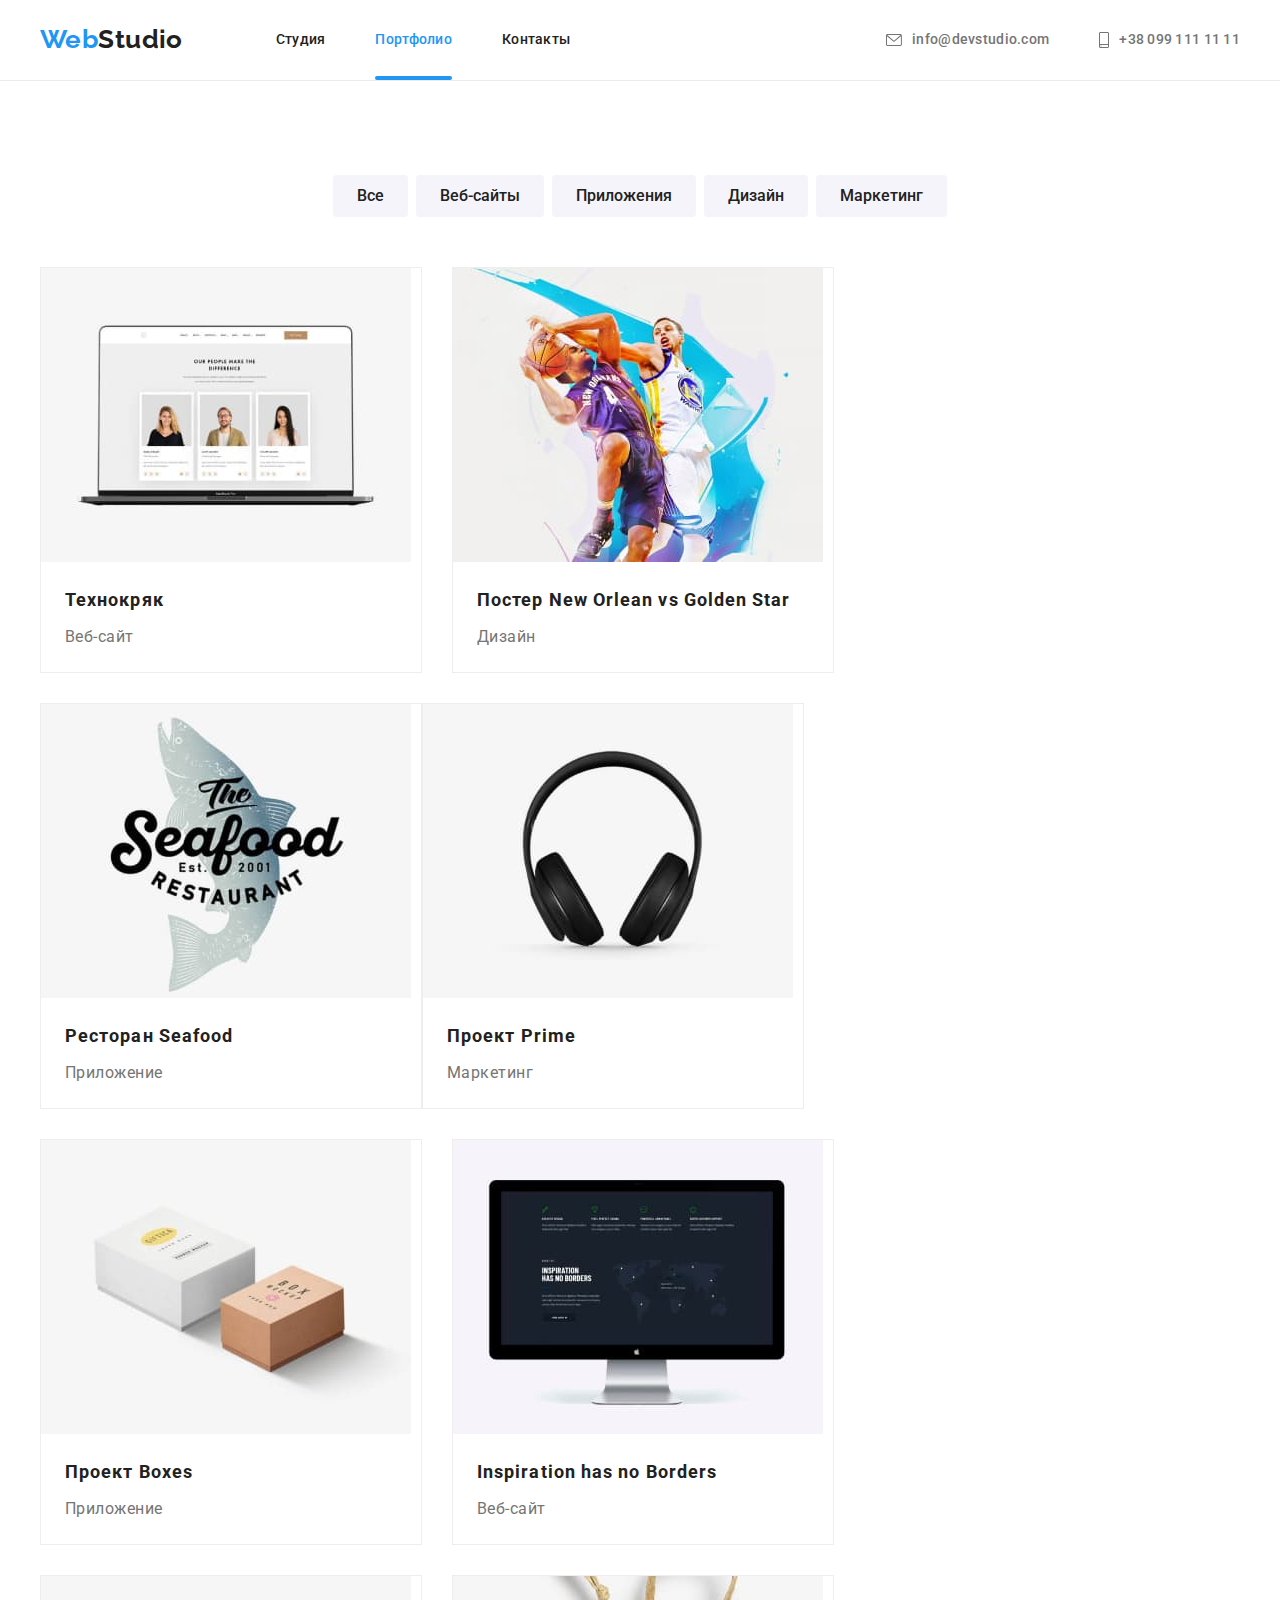
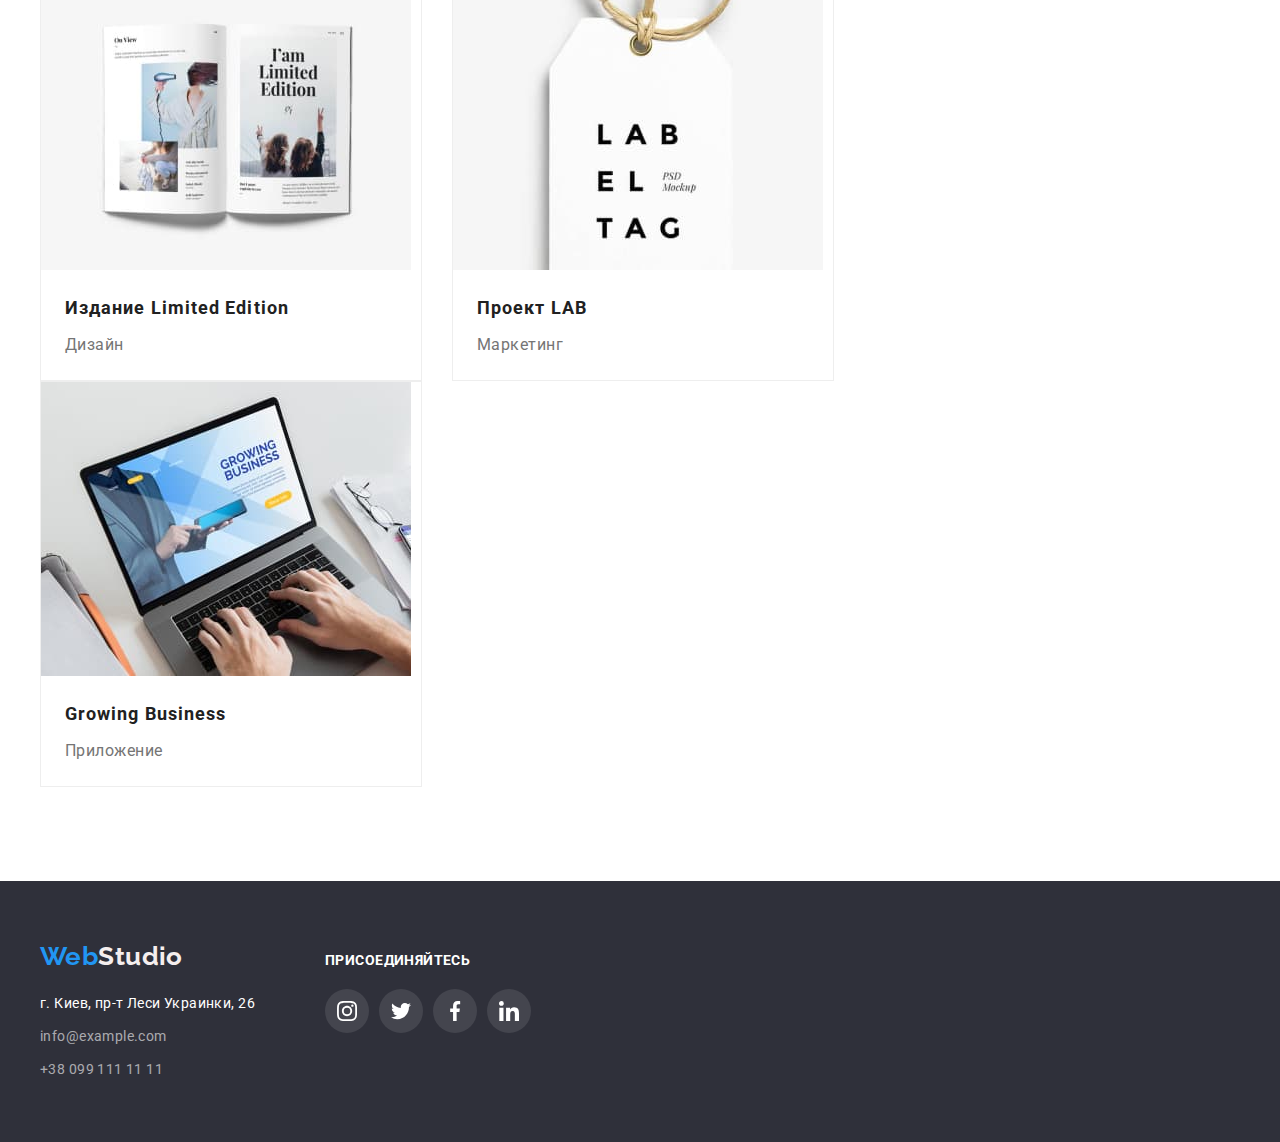
==== portfolio.html @ ad22a669 "www" ====
<!DOCTYPE html>
<html lang="ru">
<head>
    <meta charset="UTF-8">
    <meta http-equiv="X-UA-Compatible" content="IE=edge">
    <meta name="viewport" content="width=device-width, initial-scale=1.0">
    <title>Document</title>
    <link rel="preconnect" href="https://fonts.googleapis.com">
    <link rel="preconnect" href="https://fonts.gstatic.com" crossorigin>
    <link
        href="https://fonts.googleapis.com/css2?family=Raleway:wght@700&family=Roboto:wght@400;500;700;900&display=swap"
        rel="stylesheet">
    <link rel="stylesheet" href="https://cdnjs.cloudflare.com/ajax/libs/modern-normalize/1.1.0/modern-normalize.min.css"
        integrity="sha512-wpPYUAdjBVSE4KJnH1VR1HeZfpl1ub8YT/NKx4PuQ5NmX2tKuGu6U/JRp5y+Y8XG2tV+wKQpNHVUX03MfMFn9Q=="
        crossorigin="anonymous" referrerpolicy="no-referrer" />
    <link rel="stylesheet" href="./css/styles.css">
</head>
<body>
    <header class="page-header">
        <div class="container container-header">
            <nav class="nav">
                <a href="" class="logo"><span class="logo-two">Web</span>Studio</a>
    
                <ul class="site-nav">
                    <li class="item"><a href="./index.html" class="link ">Студия</a></li>
                    <li class="item"><a href="./portfolio.html" class="link current">Портфолио</a></li>
                    <li class="item"><a href="" class="link">Контакты</a></li>
                </ul>
            </nav>
            <ul class="auth-nav">
                <li class="item item-icon"><a href="" class="auth-nav1"><svg class="hover-icon hover-icon-one">
                            <use href="./images/sprite.svg#icon-hover1"></use>
                        </svg>info@devstudio.com</a></li>
                <li class="item"><a href="tel:+380991111111" class="auth-nav1"><svg class="hover-icon ">
                            <use href="./images/sprite.svg#icon-hover2"></use>
                        </svg>+38 099 111 11 11</a></li>
            </ul>
        </div>
    </header>
<main>
    <section class="section">
        <div class="container">
        <h1 class="title-portfolio">Примеры робот</h1>
        <ul class="button-portfolio">
    <li class="button-portfolio-title">
        <button type="button" class="button-filter">Все </button>
    </li>
    <li class="button-portfolio-title">
        <button type="button" class="button-filter">Веб-сайты </button>
    </li>
    <li class="button-portfolio-title">
        <button type="button" class="button-filter">Приложения </button>
    </li>
    <li class="button-portfolio-title">
        <button type="button" class="button-filter">Дизайн </button>
    </li>
    <li class="button-portfolio-title">
        <button type="button" class="button-filter">Маркетинг </button>
    </li>
</ul>
   <ul class="filter">
    <li class="filter-element"> 
        <a class="filter-element-hover" href="" >
            <div class="filter-images">
        <img src="./images/img1s2.jpg" alt="img1">
        <p class="filter-title">Технокряк это современная
            площадка распространения коронавируса. Компании
            используют эту платформу для цифрового шпионажа
            и атак на защищённые сервера конкурентов.
        </p>
        </div>
        <div class="filter-box">
        <h2 class="title-filter">Технокряк</h2>
        <p class="filter-item">Веб-сайт</p>
        </div>
    </a>
    </li>
    
<li class="filter-element"> 
    <a class="filter-element-hover" href="">
    <div class="filter-images">
        <img src="./images/img2s2.jpg" alt="img2">
        <p class="filter-title">Технокряк это современная 
            площадка распространения коронавируса. Компании 
            используют эту платформу для цифрового шпионажа 
            и атак на защищённые сервера конкурентов.
        </p>
        </div>
    <div class="filter-box">
    <h2 class="title-filter">Постер New Orlean vs Golden Star</h2>
    <p class="filter-item">Дизайн</p>
    </div>
    </a>
</li>
<li class="filter-element"> 
    <a class="filter-element-hover" href="">
        <div class="filter-images">
    <img src="./images/img3s2.jpg" alt="img3">
    <p class="filter-title">Технокряк это современная
        площадка распространения коронавируса. Компании
        используют эту платформу для цифрового шпионажа
        и атак на защищённые сервера конкурентов.
    </p>
    </div>
    <div class="filter-box"> 
    <h2 class="title-filter">Ресторан Seafood</h2>
    <p class="filter-item">Приложение</p> 
    </div>
    </a>
</li>
    <li class="filter-element"> 
    <a class="filter-element-hover" href="">
        <div class="filter-images">
    <img src="./images/img4s2.jpg" alt="img4">
    <p class="filter-title">Технокряк это современная
        площадка распространения коронавируса. Компании
        используют эту платформу для цифрового шпионажа
        и атак на защищённые сервера конкурентов.
    </p>
    </div>
    <div class="filter-box"> 
    <h2 class="title-filter">Проект Prime</h2>
    <p class="filter-item">Маркетинг</p>
    </div>
    </a>
</li>
    <li class="filter-element"> 
    <a class="filter-element-hover" href="">
        <div class="filter-images">
    <img src="./images/img5s2.jpg" alt="img5">
    <p class="filter-title">Технокряк это современная
        площадка распространения коронавируса. Компании
        используют эту платформу для цифрового шпионажа
        и атак на защищённые сервера конкурентов.
    </p>
    </div>
    <div class="filter-box"> 
    <h2 class="title-filter">Проект Boxes</h2>
    <p class="filter-item">Приложение</p>
    </div>
    </a>
</li>
    <li class="filter-element"> 
    <a class="filter-element-hover" href="">
        <div class="filter-images">
    <img src="./images/img6s2.jpg" alt="img6">
    <p class="filter-title">Технокряк это современная
        площадка распространения коронавируса. Компании
        используют эту платформу для цифрового шпионажа
        и атак на защищённые сервера конкурентов.
    </p>
    </div>
    <div class="filter-box">
    <h2 class="title-filter">Inspiration has no Borders</h2>
    <p class="filter-item">Веб-сайт</p>
    </div>
    </a>
    </li>
<li class="filter-element"> 
    <a class="filter-element-hover" href="">
        <div class="filter-images">
    <img src="./images/img7s2.jpg" alt="img7">
    <p class="filter-title">Технокряк это современная
        площадка распространения коронавируса. Компании
        используют эту платформу для цифрового шпионажа
        и атак на защищённые сервера конкурентов.
    </p>
    </div>
    <div class="filter-box">
    <h2 class="title-filter">Издание Limited Edition</h2>
    <p class="filter-item">Дизайн</p>
    </div>
    </a>
</li>
    <li class="filter-element"> 
    <a class="filter-element-hover" href="">
        <div class="filter-images">
    <img src="./images/img8s2.jpg" alt="img8">
    <p class="filter-title">Технокряк это современная
        площадка распространения коронавируса. Компании
        используют эту платформу для цифрового шпионажа
        и атак на защищённые сервера конкурентов.
    </p>
    </div>
    <div class="filter-box">
    <h2 class="title-filter">Проект LAB</h2>
    <p class="filter-item">Маркетинг</p>
    </div>
    </a>
</li>
    <li class="filter-element"> 
    <a class="filter-element-hover" href="">
        <div class="filter-images">
    <img src="./images/img9s2.jpg" alt="img9">
    <p class="filter-title">Технокряк это современная
        площадка распространения коронавируса. Компании
        используют эту платформу для цифрового шпионажа
        и атак на защищённые сервера конкурентов.
    </p>
    </div>
    <div class="filter-box"> 
    <h2 class="title-filter">Growing Business</h2>
    <p class="filter-item">Приложение</p>
    </div>
    </a>
</li>
   </ul>
</div>
</section>
</main>
<footer class="footer">
    <div class="container footer-item">
        <div class="container-footer">
            <a href="" class="logo-header"><span class="logo-two">Web<span class="logo-three">Studio</span></span></a>
            <address>
                <ul class="adres">
                    <li class="real">
                        <a href="https://goo.gl/maps/MabtzVLt6xjvMvCGA" target="_blank" rel="noopener norefferer"
                            class="adres-one">г. Киев, пр-т Леси Украинки, 26</a>
                    </li>
                    <li class="mail">
                        <a href="mailto:info@example.com" class="adres-two">info@example.com</a>
                    </li>
                    <li>
                        <a href="tel:+380991111111" class="adres-two">+38 099 111 11 11</a>
                    </li>
                </ul>
            </address>
        </div>
        <div>
            <p class="hover-article">ПРИСОЕДИНЯЙТЕСЬ</p>
            <ul class="work-icon footer-icon">
                <li class="work-icon-title">
                    <a class="icon-command hover-command" href="">
                        <svg class="icon-command-svg hover-command-svg">
                            <use href="./images/sprite.svg#icon-command1"></use>
                        </svg>
                    </a>
                </li>
                <li class="work-icon-title">
                    <a class="icon-command hover-command" href="">
                        <svg class="icon-command-svg hover-command-svg">
                            <use href="./images/sprite.svg#icon-command2"></use>
                        </svg>
                    </a>
                </li>
                <li class="work-icon-title">
                    <a class="icon-command hover-command" href="">
                        <svg class="icon-command-svg hover-command-svg">
                            <use href="./images/sprite.svg#icon-command3"></use>
                        </svg>
                    </a>
                </li>
                <li class="work-icon-title">
                    <a class="icon-command hover-command" href="">
                        <svg class="icon-command-svg hover-command-svg">
                            <use href="./images/sprite.svg#icon-command4"></use>
                        </svg>
                    </a>
                </li>
            </ul>
        </div>
    </div>
</footer>
</body>
</html>
---- css/styles.css ----
:root {
  --primary-text-color: rgba(33, 33, 33, 1);
  --accent-color: rgba(33, 150, 243, 1);
  --beckground-color: rgba(255, 255, 255, 1);
  --text-color: rgba(117, 117, 117, 1);
  --hero-color: rgba(47, 48, 58, 1);
  --button-color: rgba(245, 244, 250, 1);
  --button-text-color: #fff;
  --button-header-color: rgba(33, 150, 243, 1);
  --logo-color: rgb(245, 238, 238);
  --adress-color: rgba(255, 255, 255, 0.6);
  --comand-background-color: rgba(245, 244, 250, 1);
  --filter-color: #212121;
  --filter-item-color: #757575;
  --border-color: #eeeeee;
  --border-header-color: #ececec;
  --icon-color: rgba(175, 177, 184, 1);
  --timing-function: 250ms cubic-bezier(0.4, 0, 0.2, 1);
}
html {
  box-sizing: border-box;
}
body {
  margin: 0;
  font-family: roboto, sans-serif;
  color: var(--text-color);
  background-color: var(--beckground-color);
  letter-spacing: 0.03em;
  font-size: 14px;
}
h1,
h2,
h3,
h4,
h5,
h6,
p,
ul {
  margin: 0;
  padding: 0;
}
ul {
  list-style: none;
}
a {
  margin: 0;
}
.auth-nav {
  display: flex;
  margin-left: auto;
}
.auth-nav .item + .item {
  margin-left: 50px;
}

.auth-nav .auth-nav1 {
  color: var(--text-color);
  font-weight: 500;
  line-height: 1.14;
  letter-spacing: 0.02em;
  text-decoration: none;
  display: flex;
  align-items: center;
  transition: color var(--timing-function);
}

.auth-nav1:hover,
.auth-nav1:focus {
  color: var(--accent-color);
}
.auth-nav1:hover .hover-icon,
.auth-nav1:focus .hover-icon {
  fill: var(--accent-color);
}

.container {
  width: 1200px;
  padding-left: 15px;
  padding-right: 15px;
  margin-left: auto;
  margin-right: auto;
}
.container-header {
  display: flex;
  align-items: center;
}
.container-hero {
  display: flex;
  flex-direction: column;
  align-items: center;
  width: 696px;
}
.container-portfolio {
  display: flex;
  flex-direction: column;
  align-items: center;
  width: 1200px;
  padding-left: 15px;
  padding-right: 15px;
  margin-left: auto;
  margin-right: auto;
}
.button-portfolio {
  display: flex;
  width: 100%;
  margin-bottom: 50px;
  justify-content: center;
}

.button-portfolio-title:not(:last-child) {
  margin-right: 8px;
}
.hero .button {
  margin-top: 30px;
  border-radius: 4px;
  padding: 10px 32px;
  text-align: center;
  background-color: var(--accent-color);
  color: var(--beckground-color);
  font-family: inherit;
  font-weight: bold;
  font-size: 16px;
  line-height: 1.88;
  align-items: center;
  text-align: center;
  letter-spacing: 0.06em;
  cursor: pointer;
  border: none;
}

.hover-icon {
  width: 10px;
  height: 16px;
  margin-right: 10px;
  fill: var(--text-color);
  transition: fill var(--timing-function);
}
.hover-icon-one {
  width: 16px;
  height: 12px;
}
.icon-advantage {
  width: 70px;
  height: 70px;
}
.bacground-advantage {
  background-color: #f5f4fa;
  width: 270px;
  height: 120px;
  margin-bottom: 30px;
  display: flex;
  border-radius: 4px;
  justify-content: center;
  align-items: center;
}
.site-nav {
  display: flex;
  margin-left: 93px;
}
.site-nav .item:not(:last-child) {
  margin-right: 50px;
}
.site-nav .link {
  display: block;
  padding-top: 32px;
  padding-bottom: 32px;
  color: var(--primary-text-color);
  font-weight: 500;
  line-height: 1.14;
  letter-spacing: 0.02em;
  text-decoration: none;
  transition: color var(--timing-function);
}
.site-nav .link:hover,
.site-nav .link:focus {
  color: var(--accent-color);
}
.link {
  position: relative;
}
.link::after {
  content: "";
  display: block;
  width: 100%;
  height: 4px;
  background-color: var(--accent-color);
  border-radius: 2px;
  position: absolute;
  left: 0;
  bottom: 0;
  opacity: 0;
}
.link.current {
  color: var(--accent-color);
}
.link.current::after {
  opacity: 1;
}
.link:hover::after {
  opacity: 1;
}
.hero {
  background-color: var(--hero-color);
  background-image: linear-gradient(
      to right,
      rgba(47, 48, 58, 0.4),
      rgba(47, 48, 58, 0.4)
    ),
    url(../images/hero.jpg);
  max-width: 1600px;
  padding-top: 200px;
  padding-bottom: 200px;
  margin-left: auto;
  margin-right: auto;
  background-position: center;
  background-size: cover;
}
.hero-title {
  color: var(--beckground-color);
  font-weight: 900;
  font-size: 44px;
  line-height: 1.36;
  text-align: center;
  letter-spacing: 0.06em;
  text-transform: uppercase;
}

.nav {
  display: flex;
}
.section {
  padding-top: 94px;
  padding-bottom: 94px;
}
.logo-two {
  color: var(--accent-color);
}
.logo {
  color: var(--primary-text-color);
  margin: auto;
}
.logo-three {
  color: var(--logo-color);
}
.logo,
.logo-two,
.logo-three {
  font-family: Raleway, sans-serif;
  font-weight: bold;
  font-size: 26px;
  line-height: 1.2;
  text-decoration: none;
}
.logo-header {
  margin-bottom: 20px;
  text-decoration: none;
}
.command {
  background-color: var(--comand-background-color);
}
.command-title {
  display: flex;
  margin-top: 50px;
  align-items: center;
  width: 1200px;
  padding-left: 15px;
  padding-right: 15px;
  margin-left: auto;
  margin-right: auto;
}
.work-icon {
  display: flex;
  justify-content: center;
  width: 270px;
}
.icon-command {
  display: flex;
  width: 44px;
  height: 44px;
  border-radius: 50%;
  justify-content: center;
  align-items: center;
  transition: background-color var(--timing-function);
}
.work-icon-title:not(:last-child) {
  margin-right: 10px;
}
.icon-command-svg {
  width: 20px;
  height: 20px;
  fill: var(--icon-color);
  transition: fill var(--timing-function);
}
.icon-command:hover,
.icon-command:focus {
  background-color: var(--button-header-color);
}
.icon-command:hover .icon-command-svg,
.icon-command:focus .icon-command-svg {
  fill: var(--beckground-color);
}
.participant {
  background: var(--button-text-color);
  box-shadow: 0px 1px 3px rgba(0, 0, 0, 0.12), 0px 1px 1px rgba(0, 0, 0, 0.14),
    0px 2px 1px rgba(0, 0, 0, 0.2);
  border-radius: 0px 0px 4px 4px;
}

.participant-title {
  width: 270px;
  padding-top: 30px;
  padding-bottom: 30px;
}

.command-title .participant:not(:last-child) {
  margin-right: 30px;
}

.work {
  display: flex;
  justify-content: space-between;
}
.work-tytle {
  width: 270px;
}
.work-images {
  display: flex;
  margin-top: 50px;
}
.work-images .images:not(:last-child) {
  margin-right: 30px;
}
.images-item {
  position: relative;
}
.images-title {
  position: absolute;
  display: flex;
  color: var(--beckground-color);
  background-color: rgba(47, 48, 58, 0.8);
  justify-content: center;
  align-items: center;
  width: 370px;
  height: 70px;
  bottom: 0px;
}
img {
  display: block;
  max-width: 100%;
  height: auto;
}
.work-one {
  color: var(--primary-text-color);
  line-height: 1.14;
  text-transform: uppercase;
  margin-bottom: 10px;
}
.work-two {
  line-height: 1.7;
  letter-spacing: 0.03em;
}
.work-three {
  color: var(--text-color);
  background-color: var(--button-text-color);
  font-size: 16px;
  line-height: 1.19;
  text-align: center;
  letter-spacing: 0.03em;
  margin-top: 10px;
  margin-bottom: 16px;
}
.classes {
  padding-top: 0;
}
.title {
  color: var(--primary-text-color);
  font-weight: bold;
  font-size: 36px;
  line-height: 1.17;
  text-align: center;
  letter-spacing: 0.03em;
}
.title-one {
  color: var(--primary-text-color);
  background-color: var(--button-text-color);
  font-weight: 500;
  font-size: 16px;
  line-height: 1.19;
  text-align: center;
  letter-spacing: 0.03em;
}

.adres-one {
  color: var(--beckground-color);
  text-decoration: none;
  line-height: 1.7;
  letter-spacing: 0.03em;
  transition: color var(--timing-function);
}
.adres-two {
  color: var(--adress-color);
  text-decoration: none;
  line-height: 1.7;
  letter-spacing: 0.03em;
  transition: color var(--timing-function);
}
.adres .adres-one:hover,
.adres .adres-one:focus,
.adres .adres-two:hover,
.adres .adres-two:focus {
  color: var(--accent-color);
}

.title-portfolio {
  display: none;
}
.client {
  margin-bottom: 50px;
}
.section-client {
  display: flex;
  justify-content: center;
}
.section-client-titl {
  width: 170px;
  height: 92px;
  border: 1px solid #afb1b8;
  box-sizing: border-box;
  border-radius: 4px;
  display: flex;
  justify-content: center;
  align-items: center;
  transition: border-color var(--timing-function);
}
.section-client-list:not(:last-child) {
  margin-right: 30px;
}
.section-client-svg {
  width: 106px;
  height: 60px;
  fill: var(--icon-color);
  transition: fill var(--timing-function);
}
.section-client-titl:hover,
.section-client-titl:focus {
  border-color: var(--button-header-color);
}
.section-client-titl:hover .section-client-svg,
.section-client-titl:focus .section-client-svg {
  fill: var(--button-header-color);
}

.button-filter {
  color: var(--primary-text-color);
  background-color: var(--button-color);
  font-family: inherit;
  font-weight: 500;
  font-size: 16px;
  line-height: 1.6;
  cursor: pointer;
  padding: 6px 22px;
  border-color: transparent;
  border-radius: 4px;
  transition: background-color var(--timing-function),
    color var(--timing-function), box-shadow var(--timing-function);
}

.button-filter:hover,
.button-filter:focus {
  color: var(--button-text-color);
  background-color: var(--button-header-color);
  box-shadow: 0px 3px 1px rgba(0, 0, 0, 0.1), 0px 1px 2px rgba(0, 0, 0, 0.08),
    0px 2px 2px rgba(0, 0, 0, 0.12);
}

.filter {
  box-sizing: border-box;
  display: flex;
  flex-wrap: wrap;
}
.filter-element {
  width: calc((100% - 60px) / 3);
  margin-right: 30px;
  margin-bottom: 30px;
  border: 1px solid #eeeeee;
}
.filter-element-hover {
  transition: box-shadow var(--timing-function);
}
.filter-element-hover:hover {
  display: block;
  box-shadow: 0px 1px 1px rgba(0, 0, 0, 0.12), 0px 4px 4px rgba(0, 0, 0, 0.06),
    1px 4px 6px rgba(0, 0, 0, 0.16);
}
.filter-element-hover:hover .filter-title {
  opacity: 1;
}
.filter-element-hover:hover .filter-images::before {
  transform: translateY(0);
  opacity: 1;
}

.filter-element:nth-child(3n) {
  margin-right: 0;
}
.filter-element:nth-last-child(-n + 3) {
  margin-bottom: 0;
}

.title-filter {
  color: var(--filter-color);
  font-size: 18px;
  font-weight: bold;
  line-height: 2;
  letter-spacing: 0.06em;
  margin-bottom: 4px;
}
.filter-item {
  font-size: 16px;
  line-height: 1.88;
  letter-spacing: 0.03em;
  color: var(--filter-item-color);
}

.filter a {
  text-decoration: none;
}

.filter-box {
  padding: 20px 24px;
}
.filter-images {
  position: relative;
  overflow: hidden;
}

.filter-images::before {
  content: "";
  position: absolute;
  width: 100%;
  height: 100%;
  background-color: rgba(33, 150, 243, 0.9);
  opacity: 0;
  transform: translateY(100%);
  transition: transform var(--timing-function), opacity var(--timing-function);
}

.filter-title {
  position: absolute;
  width: 322px;
  height: 168px;
  top: 50%;
  left: 50%;
  transform: translate(-50%, -50%);
  font-size: 18px;
  line-height: 1.56;
  letter-spacing: 0.03em;
  color: var(--button-text-color);
  opacity: 0;
  transition: opacity var(--timing-function);
}

.footer {
  background-color: var(--hero-color);
  padding-top: 60px;
  padding-bottom: 60px;
}
.container-footer {
  display: flex;
  flex-direction: column;
  margin-right: 70px;
}
.footer-item {
  display: flex;
  align-items: baseline;
}
.footer-icon {
  justify-content: flex-start;
}
.hover-command {
  background-color: rgba(255, 255, 255, 0.1);
}
.hover-command-svg {
  fill: var(--button-text-color);
}
.hover-article {
  margin-bottom: 20px;
  font-weight: bold;
  font-size: 14px;
  line-height: 1.14;
  letter-spacing: 0.03em;
  text-transform: uppercase;
  color: var(--button-text-color);
}
.adres {
  font-style: normal;
}
.adres .real {
  margin-bottom: 9px;
}
.adres .mail {
  margin-bottom: 9px;
}
.real a {
  color: var(--button-text-color);
}
.page-header {
  border-bottom: 1px solid var(--border-header-color);
}
.backdrop {
  position: fixed;
  top: 0;
  left: 0;
  width: 100%;
  height: 100%;
  background-color: rgba(0, 0, 0, 0.2);
  opacity: 1;
  transition: opacity var(--timing-function);
}
.backdrop.is-hidden {
  opacity: 0;
  pointer-events: none;
}
.backdrop.is-hidden .modal {
  transform: translate(-50%, -50%) scale(0.9);
  opacity: 0;
}
.modal {
  position: absolute;
  width: 528px;
  height: 581px;
  top: 50%;
  left: 50%;
  transform: translate(-50%, -50%) scale(1);
  background-color: var(--beckground-color);
  opacity: 1;
  transition: transform var(--timing-function), opacity var(--timing-function);
}
.modal-close {
  position: absolute;
  width: 30px;
  height: 30px;
  top: 8px;
  right: 8px;
  border: 1px solid rgba(0, 0, 0, 0.1);
  border-radius: 50%;
  cursor: pointer;
  background-color: var(--button-text-color);
}
.icon-close {
  width: 11px;
  height: 11px;
}
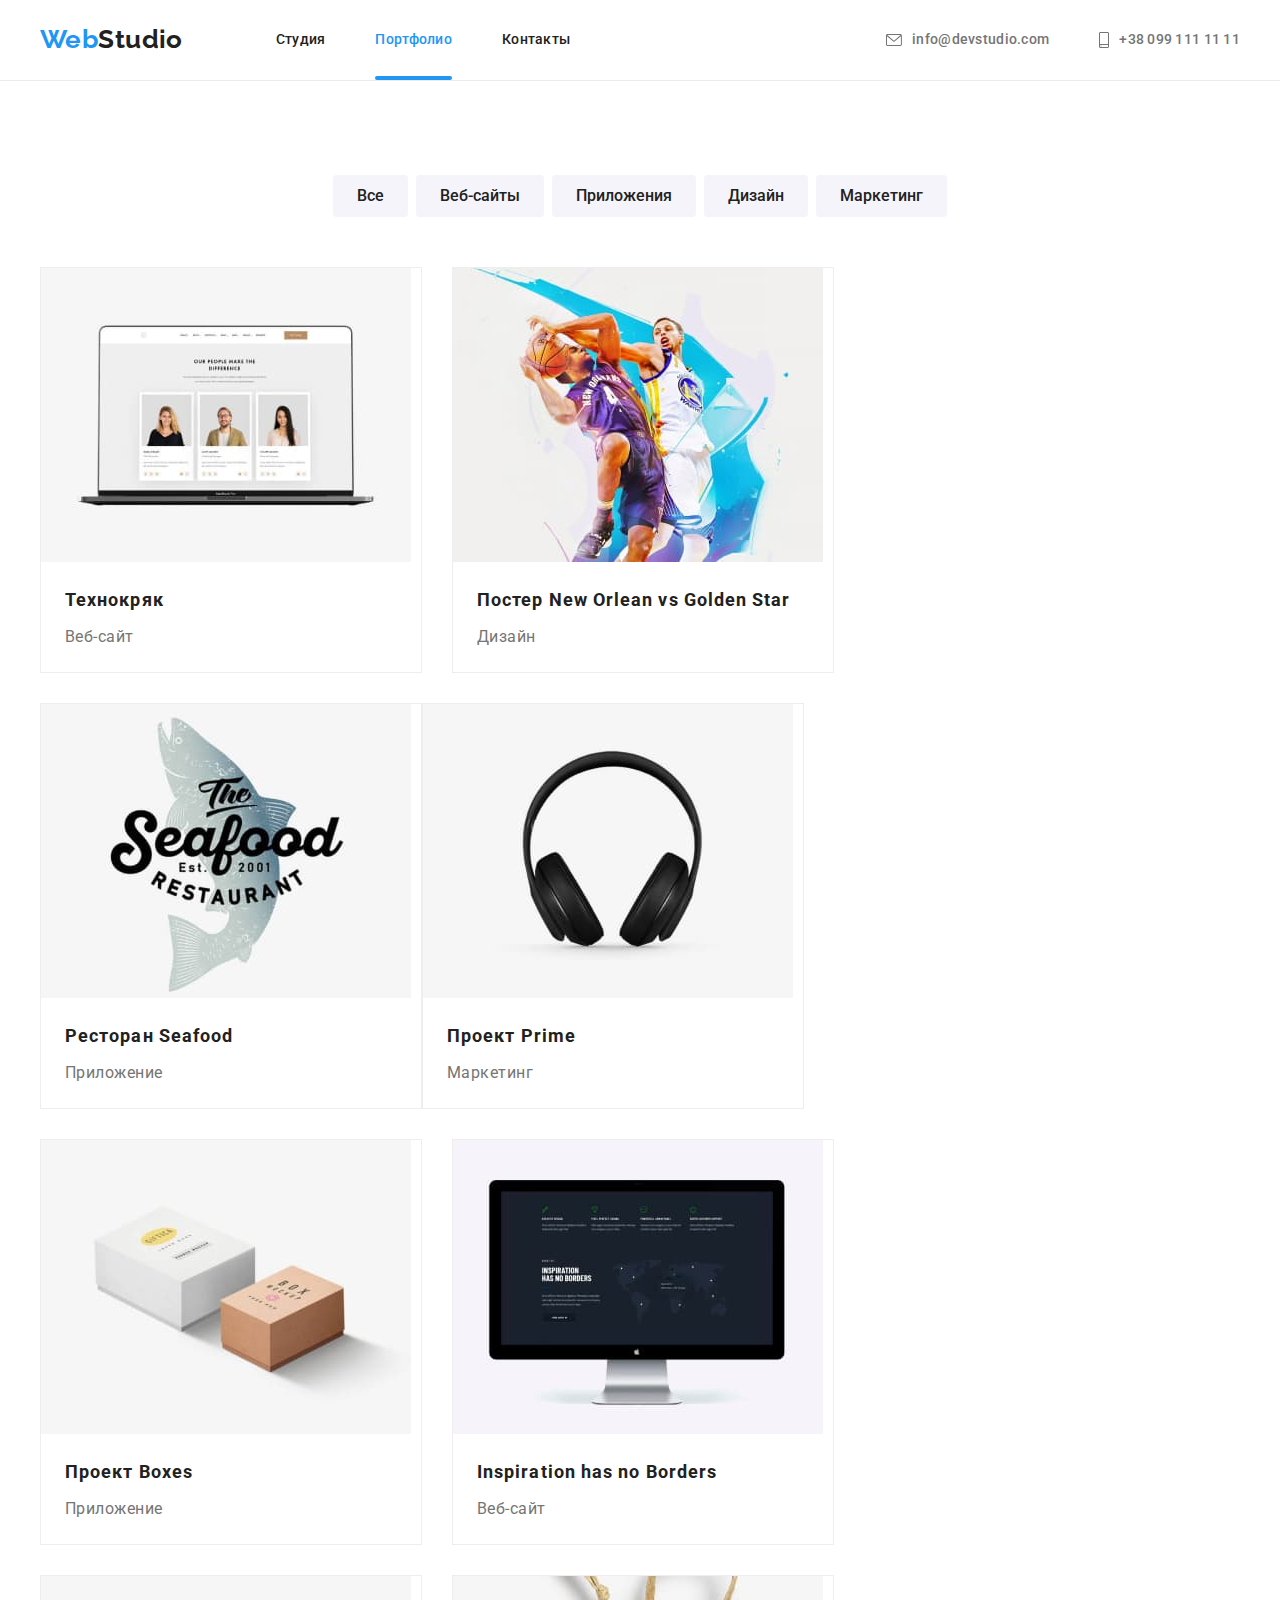
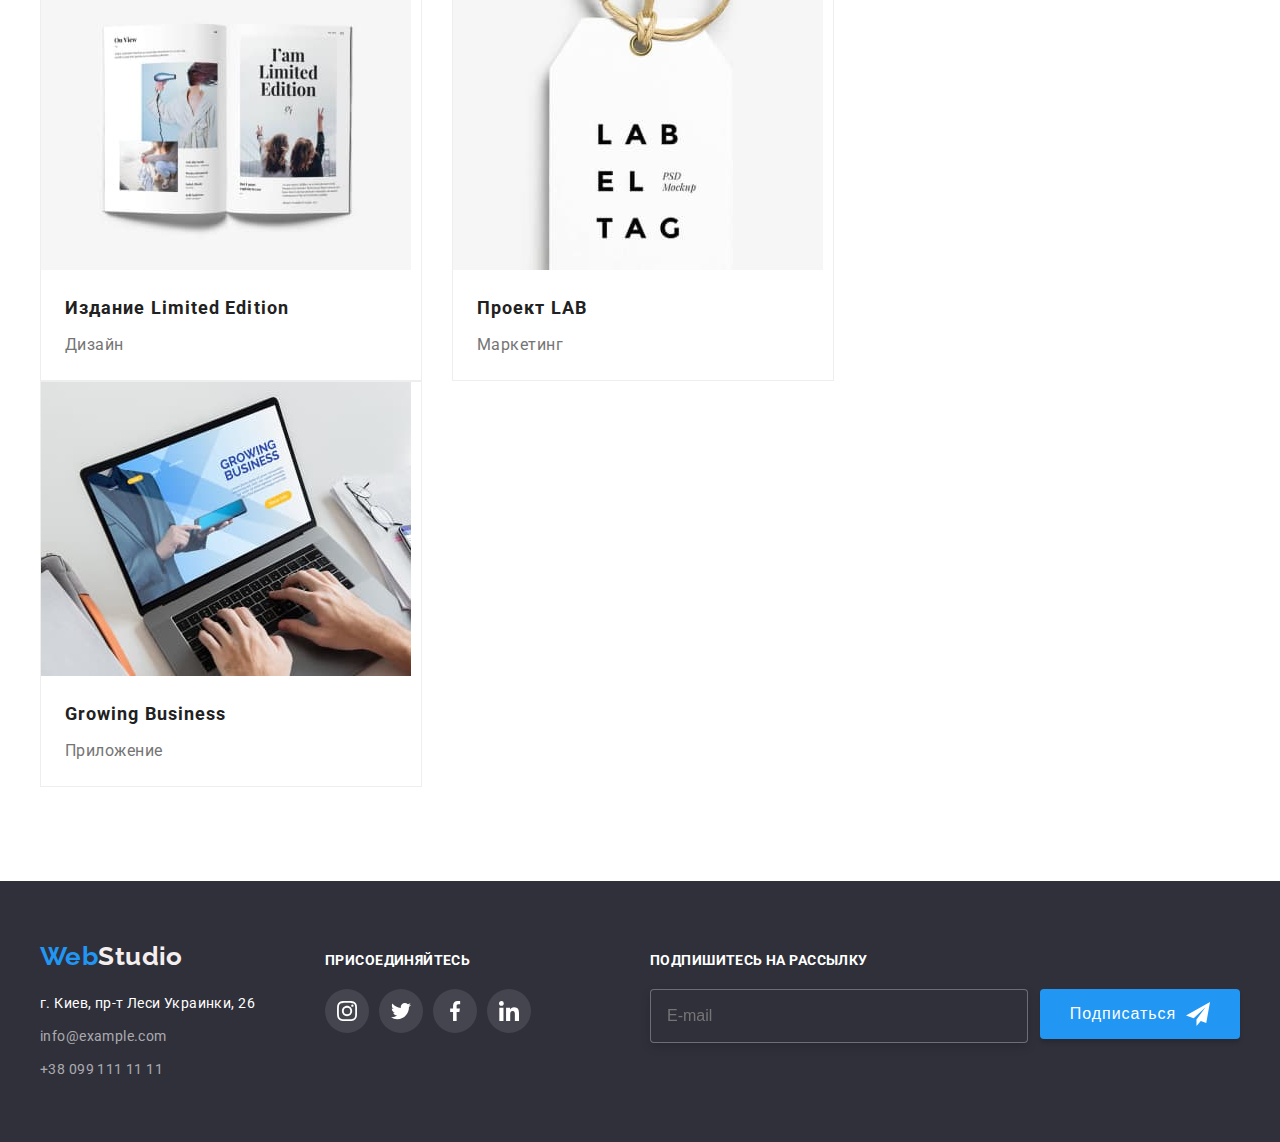
==== commit 07085522: "23.01" ====
--- a/portfolio.html
+++ b/portfolio.html
@@ -260,7 +260,18 @@
                 </li>
             </ul>
         </div>
-    </div>
+        <div class="email">
+            <p class="hover-article">ПОДПИШИТЕСЬ НА РАССЫЛКУ</p>
+            <form action="#" class="email-form">
+                <input type="email" placeholder="E-mail" name="email" class="email-input">
+                <button type="submit" class="modal-button button-email">
+                    Подписаться
+                    <svg class="icon-send-svg">
+                        <use class="icon-send" href="./images/sprite.svg#icon-icon-send"></use>
+                    </svg>
+                </button>
+            </form>
+        </div>
 </footer>
 </body>
 </html>--- a/css/styles.css
+++ b/css/styles.css
@@ -45,6 +45,13 @@
 a {
   margin: 0;
 }
+.visually-hidden {
+  position: absolute;
+  clip: rect(0 0 0 0);
+  width: 1px;
+  height: 1px;
+  margin: -1px;
+}
 .auth-nav {
   display: flex;
   margin-left: auto;
@@ -635,7 +642,11 @@
   background-color: var(--beckground-color);
   opacity: 1;
   transition: transform var(--timing-function), opacity var(--timing-function);
-}
+  box-shadow: 0px 1px 3px rgba(0, 0, 0, 0.12), 0px 1px 1px rgba(0, 0, 0, 0.14),
+    0px 2px 1px rgba(0, 0, 0, 0.2);
+  border-radius: 4px;
+}
+
 .modal-close {
   position: absolute;
   width: 30px;
@@ -646,8 +657,165 @@
   border-radius: 50%;
   cursor: pointer;
   background-color: var(--button-text-color);
+  outline: none;
+}
+.modal-close:focus > .icon-close {
+  fill: var(--accent-color);
+}
+.modal-item {
+  font-size: 20px;
+  line-height: 1.15;
+  text-align: center;
+  letter-spacing: 0.03em;
+  margin-bottom: 12px;
+  color: var(--primary-text-color);
+}
+.modal-form {
+  display: flex;
+  flex-direction: column;
+  margin: 40px 40px;
+}
+.modal-label {
+  display: block;
+  font-size: 12px;
+  line-height: 14px;
+  letter-spacing: 0.01em;
+}
+.modal-label:not(:nth-child(4)) {
+  margin-bottom: 10px;
+}
+.modal-span {
+  position: relative;
+}
+.modal-icon {
+  position: absolute;
+  left: 15px;
+  top: 50%;
+  transform: translateY(-50%);
+  transition: fill var(--timing-function);
+}
+
+.modal-input {
+  width: 100%;
+  height: 40px;
+  margin-top: 4px;
+  border: 1px solid rgba(33, 33, 33, 0.2);
+  border-radius: 4px;
+  padding-left: 42px;
+  outline: none;
+  transition: border-color var(--timing-function);
+}
+.modal-input:focus {
+  border-color: var(--accent-color);
+}
+.modal-input:focus + .modal-icon {
+  fill: var(--accent-color);
+}
+.modal-textarea {
+  height: 120px;
+  resize: none;
+  padding: 12px 16px;
+  margin-bottom: 20px;
+  font-size: 12px;
+  line-height: 1.17;
+  letter-spacing: 0.01em;
+  color: rgba(117, 117, 117, 0.5);
+}
+.license {
+  line-height: 1.7;
+  letter-spacing: 0.03em;
+  color: var(--filter-item-color);
+  display: flex;
+  justify-content: center;
+  align-items: center;
+  margin-bottom: 30px;
+}
+.license span {
+  display: flex;
+}
+
+.license-item:focus + .license-icon {
+  border-color: var(--accent-color);
+}
+.license-icon {
+  fill: transparent;
+  margin-right: 9px;
+  border: 2px solid var(--primary-text-color);
+  border-radius: 2px;
+}
+
+.license-item:checked + .license-icon {
+  background-color: var(--accent-color);
+  border: none;
+}
+.license-item:checked + .license-icon .check-svg {
+  fill: var(--button-text-color);
+}
+.license-title {
+  line-height: 1.7;
+  letter-spacing: 0.03em;
+  color: var(--accent-color);
+}
+.modal-button {
+  width: 200px;
+  height: 50px;
+  font-size: 16px;
+  line-height: 1.88;
+  letter-spacing: 0.06em;
+  color: var(--button-text-color);
+  box-shadow: 0px 4px 4px rgba(0, 0, 0, 0.15);
+  border-radius: 4px;
+  background-color: var(--accent-color);
+  cursor: pointer;
+  border: none;
+}
+.button-title {
+  display: block;
+  margin: 0 auto;
+  box-shadow: none;
+  transition: box-shadow var(--timing-function);
+}
+.button-title:hover,
+.button-title:focus {
+  box-shadow: 0px 4px 4px rgba(0, 0, 0, 0.15);
 }
 .icon-close {
   width: 11px;
   height: 11px;
-}
+  transition: fill var(--timing-function);
+}
+
+.email-input {
+  border: 1px solid rgba(255, 255, 255, 0.3);
+  filter: drop-shadow(0px 4px 4px rgba(0, 0, 0, 0.15));
+  border-radius: 4px;
+  width: 358px;
+  height: 50px;
+  background-color: var(--hero-color);
+  font-size: 16px;
+  line-height: 1.25;
+  color: var(--adress-color);
+  outline: none;
+  padding-left: 16px;
+}
+.email {
+  margin-left: auto;
+}
+.email-form {
+  display: flex;
+  align-content: center;
+}
+.button-email {
+  margin-left: 12px;
+  display: flex;
+  justify-content: center;
+  align-items: center;
+}
+.icon-send-svg {
+  width: 24px;
+  height: 24px;
+  margin-left: 10px;
+}
+.icon-send {
+  fill: #fff;
+}
